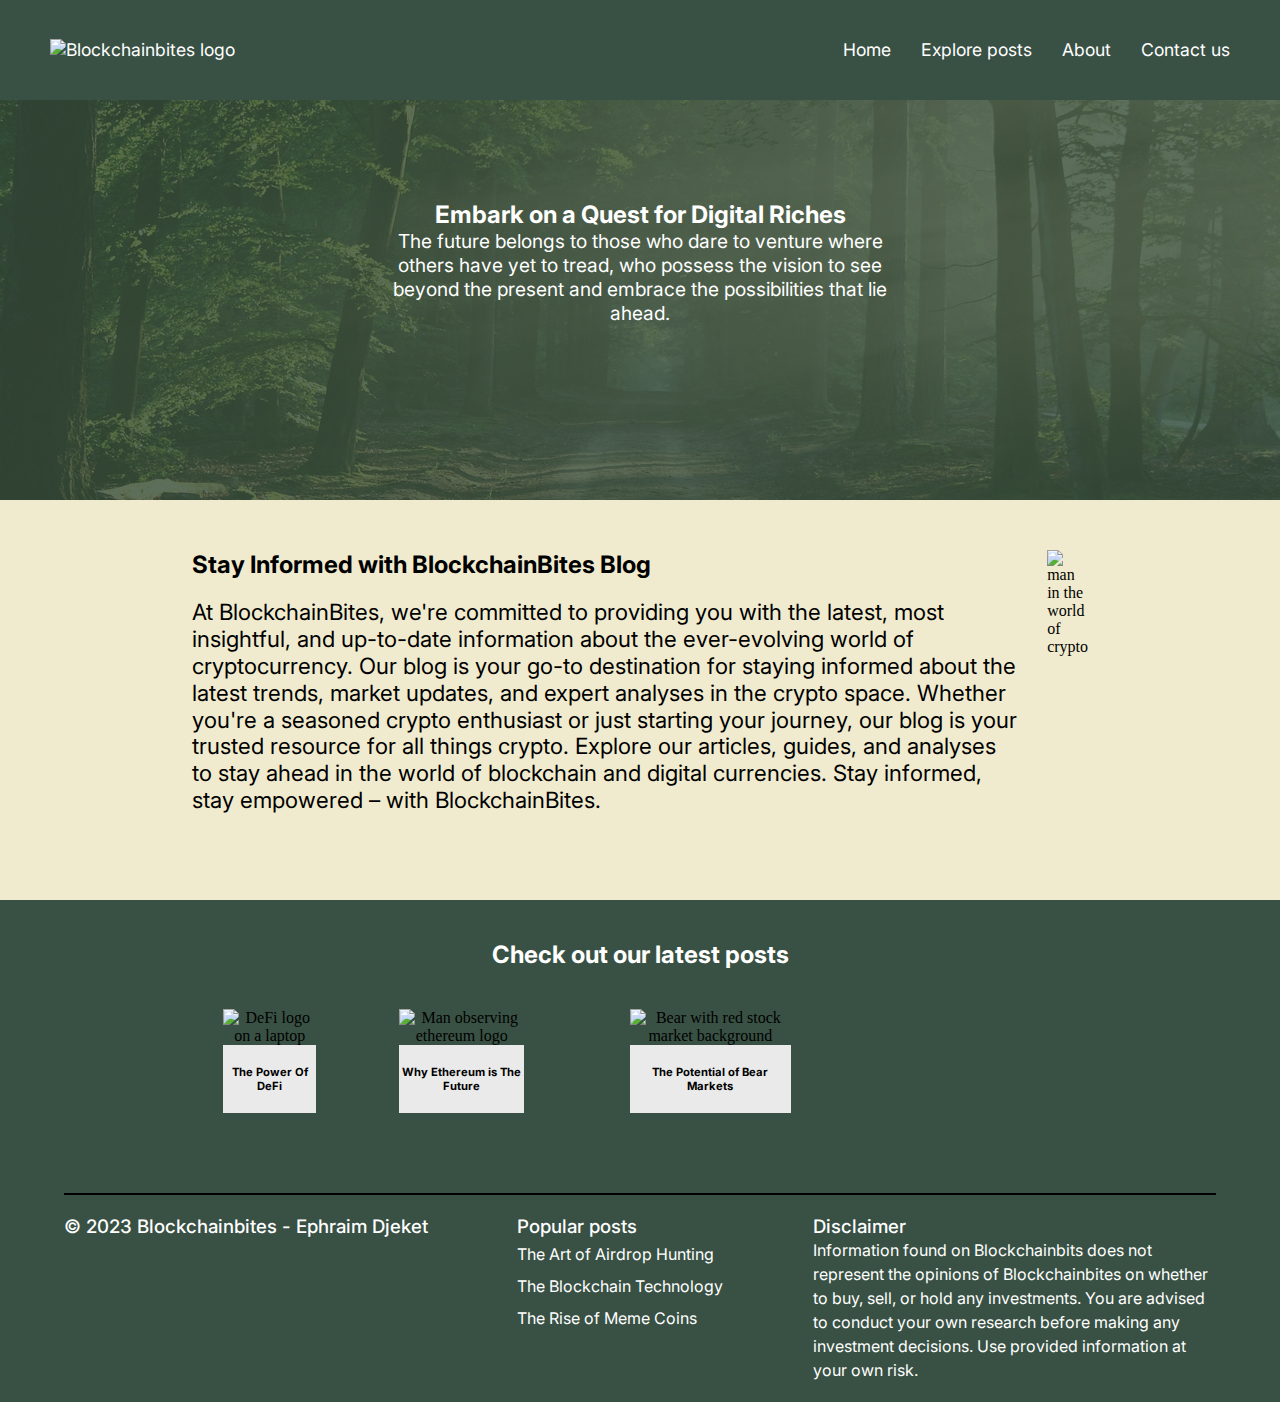
==== index.html @ b93d3a2f "Edited and fixed font size, responsive etc.." ====
<!-- 👋Welcome fellow human... or bot :) -->
<!DOCTYPE html>
<html lang="en">

<head>
    <meta charset="UTF-8">
    <meta name="viewport" content="width=device-width, initial-scale=1.0">
    <title>Blockchainbites | Home</title>
    <link href="style.css" rel="stylesheet">
    <link rel="preconnect" href="https://fonts.googleapis.com">
    <link rel="preconnect" href="https://fonts.gstatic.com" crossorigin>
    <link
        href="https://fonts.googleapis.com/css2?family=Inter:wght@400;500;700&family=Libre+Baskerville&family=Poppins:wght@500&display=swap"
        rel="stylesheet">
    <script src="https://kit.fontawesome.com/12c76f5aa4.js" crossorigin="anonymous"></script>
    <script src="js/hamburger.js" defer></script>
</head>

<body>
    <header>
        <nav class="nav-bar">
            <div class="logo">
                <a href="index.html"><img src="images/logo-blockchainbites.png" alt="Blockchainbites logo"></a>
            </div>
            <ul class="nav-menu">
                <li class="nav-item"><a href="index.html" class="nav-link">Home</a></li>
                <li class="nav-item"><a href="blog-posts.html" class="nav-link">Explore posts</a></li>
                <li class="nav-item"><a href="about.html" class="nav-link">About</a></li>
                <li class="nav-item"><a href="contact.html" class="nav-link">Contact us</a></li>
            </ul>
            <div class="hamburger">
                <span class="bar"></span>
                <span class="bar"></span>
                <span class="bar"></span>
            </div>
        </nav>
    </header>
    <main>
        <section class="hero-top">
            <img class="bg-img" src="images/avenue-815297_1280.jpg" alt="">
            <div class="overlay"></div>
            <div class="text-section">
                <h1 class="hero-title">Embark on a Quest for Digital Riches</h1>
                <p class="text-title">The future belongs to those who dare to venture where others have yet to tread,
                    who possess the vision to see beyond the present and embrace the possibilities that lie ahead.</p>
            </div>
        </section>
        <section class="main-content">
            <div class="main-row">
                <div class="main-adj">
                    <h2 class="main-content-title">Stay Informed with BlockchainBites Blog</h2>
                    <p class="main-content-desc">At BlockchainBites, we're committed to providing you with the latest,
                        most
                        insightful, and up-to-date information about the ever-evolving world of cryptocurrency.
                        Our blog is your go-to destination for staying informed about the latest trends, market updates,
                        and
                        expert analyses in the crypto space. Whether you're a seasoned crypto enthusiast or just
                        starting
                        your
                        journey, our blog is your trusted resource for all things crypto. Explore our articles, guides,
                        and
                        analyses to stay ahead in the world of blockchain and digital currencies. Stay informed, stay
                        empowered
                        – with BlockchainBites.</p>
                </div>
                <img class="main-content-img" src="images/0_1.png" alt="man in the world of crypto">
            </div>
        </section>
    </main>
    <footer class="footer-bg">
        <h3 class="carousel-title">Check out our latest posts</h3>
        <section class="carousel">
            <div class="hero-post-cards">
                <img class="hero-postcard-img" src="images/0_0 (6).png" alt="DeFi logo on a laptop">
                <div class="hero-post-content-title">
                    <h3>The Power Of DeFi</h3>
                </div>
            </div>
            <div class="hero-post-cards">
                <img class="hero-postcard-img" src="images/0_0 (7).png" alt="Man observing ethereum logo">
                <div class="hero-post-content-title">
                    <h3>Why Ethereum is The Future</h3>
                </div>
            </div>
            <div class="hero-post-cards">
                <img class="hero-postcard-img" src="images/0_3 (4).png" alt="Bear with red stock market background">
                <div class="hero-post-content-title">
                    <h3>The Potential of Bear Markets</h3>
                </div>
            </div>
        </section>
        <section class="footer-part">
            <div class="footer-content">
                <span class="footer-line"></span>
                <div class="footer-content-text">
                    <div class="footer-content-text1">
                        <h3 class="h3-footer padding-b">© 2023 Blockchainbites - Ephraim Djeket</h3>
                        <a href="https://www.instagram.com/" target="blank_"><span class="hidden-link">hehe</span><i
                                class="fa-brands fa-instagram"></i></a>
                        <a href="https://twitter.com/Dertzey_" target="blank_"><span class="hidden-link">hehe</span><i
                                class="fa-brands fa-x-twitter"></i></a>
                        <a href="https://api.whatsapp.com/send?phone=4791195852" target="blank_"><span
                                class="hidden-link">hehe</span><i class="fa-brands fa-whatsapp"></i></a>
                    </div>
                    <div class="footer-content-text2">
                        <h3 class="h3-footer">Popular posts</h3>
                        <a href="#">
                            <p class="p-footer">The Art of Airdrop Hunting</p>
                        </a>
                        <a href="#">
                            <p class="p-footer">The Blockchain Technology</p>
                        </a>
                        <a href="#">
                            <p class="p-footer">The Rise of Meme Coins</p>
                        </a>
                    </div>
                    <div class="footer-content-text3">
                        <h3 class="h3-footer">Disclaimer</h3>
                        <p class="p-footer">Information found on Blockchainbits does not represent the
                            opinions of Blockchainbites on whether to buy, sell, or hold any investments. You are
                            advised to conduct your own research before making any investment decisions. Use provided
                            information at your own risk.</p>
                    </div>
                </div>

        </section>
    </footer>
</body>

</html>
---- style.css ----
/*Universal*/

:root {
  --brand-base: #395144;
  --brand-btn: #4e6c50;
  --body-bg: #f0ebce;
  --header-txt: white;
  --post-bg: #eaeaea;
  --btnclr: #4e6c50;
}

* {
  margin: 0;
  padding: 0;
  box-sizing: border-box;
}

h1,
h2,
h3,
p,
a,
.blog-specific-container {
  font-family: "Inter", sans-serif;
}

body {
  background-color: var(--body-bg);
}

a {
  color: white;
  text-decoration: none;
}

header {
  position: sticky;
  z-index: 999;
  top: 0;
}

.nav-bar {
  display: flex;
  justify-content: space-between;
  padding: 0 24px;
  align-items: center;
  height: 100px;
  max-width: 100%;
  background-color: var(--brand-base);
}

.logo img {
  height: 30px;
}

.nav-menu {
  display: flex;
  justify-content: space-between;
  gap: 30px;
  list-style: none;
}

.nav-link {
  transition: 0.7 ease;
}

.nav-link:hover {
  color: var(--body-bg);
}

.footer-content {
  padding-top: 20px;
}

/* Universal hero content*/

.bg-img {
  z-index: -2;
  position: relative;
  object-fit: cover;
  width: 100%;
}

.overlay {
  z-index: -1;
  position: absolute;
  top: 0;
  width: 100%;
  background: #4e6c50c7;
}

.text-section {
  padding-top: 50px;
  position: absolute;
  text-align: center;
  left: 12.5%;
  right: 12.5%;
  color: var(--header-txt);
}

/* Universal main content*/

.main-content {
  padding: 50px 0;
}

.main-content,
.carousel {
  gap: 10px;
  width: 70%;
  margin: auto;
  align-items: center;
}

.carousel {
  display: flex;
  flex-direction: row;
  align-items: center;
}

.carousel-title {
  text-align: center;
}

.hero-post-cards {
  display: flex;
  flex-direction: column;
  justify-content: space-between;
  align-items: center;
  color: black;
  text-align: center;
}

.hero-post-content-title {
  display: flex;
  justify-content: space-around;
  align-items: center;
  background-color: var(--post-bg);
  width: 100%;
  padding: 20px 0;
  font-size: 0.6rem;
}

/* Universal blog post*/

.blog-post-cards {
  display: grid;
  gap: 80px;
}

.blog-post-content {
  display: flex;
  align-items: center;
  flex-direction: column;
  justify-content: space-around;
  padding: 0 10px;
  font-size: 1rem;
  color: black;
}

.blog-post-content {
  gap: 8px;
}

.blog-post-cards {
  grid-template-columns: repeat(auto-fill, minmax(320px, 1fr));
}

/* Universal about us */

.hero-top-about {
  display: flex;
  flex-direction: column;
  align-items: center;
}

.about-us-box {
  background-color: var(--brand-base);
  border-radius: 20px;
  text-align: left;
  padding: 20px;
  line-height: 1.5;
  color: white;
}

.width40-about {
  display: flex;
  align-items: center;
  justify-items: center;
  padding: 30px 0;
  margin: auto;
  padding: 100px 0;
}

.width90 {
  display: flex;
  flex-direction: column;
  align-items: center;
  margin: auto;
}

.text-section-about {
  position: absolute;
  display: flex;
  flex-direction: column;
  align-items: center;
  color: white;
  padding-top: 90px;
}

/* Universal contact us*/

.hero-top,
.hero-top-contact {
  display: flex;
  flex-direction: column;
  align-items: center;
  background-color: rgba(0, 0, 0, 0.205);
}

.form-content {
  padding: 40px 0;
}

/* Hide stuff */

.hidden-link {
  display: none;
}

.hamburger {
  display: none;
  cursor: pointer;
}

.hide-btn {
  display: none;
}

/* Mobile GLOBAL */

@media (max-width: 48em) {
  /* Hero page mobile */

  .hamburger {
    display: block;
  }

  .nav-menu {
    z-index: 1;
    position: fixed;
    top: 0;
    flex-direction: column;
    top: 100px;
    right: -100%;
    gap: 0;
    background-color: var(--brand-base);
    text-align: center;
    padding: 20px 20px;
    transition: 0.3s;
  }

  .nav-item {
    margin: 16px 0;
  }

  .nav-menu.active {
    right: 0;
  }

  .bar {
    display: block;
    width: 25px;
    height: 3px;
    margin: 5px auto;
    --webkit-transition: all 0.3s ease-in-out;
    background-color: white;
  }

  .overlay {
    height: 350px;
  }

  .bg-img {
    height: 250px;
  }

  .main-content {
    padding-top: 20px;
  }

  .main-content {
    display: flex;
    flex-direction: column;
  }

  .main-content-title,
  .carousel-title {
    font-size: 1.1rem;
  }

  .main-content-desc {
    padding: 20px 0;
  }

  .main-row {
    display: flex;
    flex-direction: column;
    align-items: top;
  }

  .main-content-img {
    width: 70%;
    margin: auto;
  }

  .carousel {
    padding: 30px 0;
  }

  .carousel-title {
    padding-top: 20px;
  }

  .hero-post-cards {
    font-size: 0.2rem;
  }

  .hero-postcard-img {
    width: 100%;
    object-fit: contain;
  }

  /*Footer content*/

  footer {
    background-color: var(--brand-base);
    color: white;
  }

  .footer-content {
    width: 90%;
    margin: auto;
  }

  .footer-logo {
    display: flex;
    padding-top: 10px;
    margin: auto;
    height: 40px;
  }

  .footer-line {
    border: 1px solid black;
    display: flex;
    flex-direction: row;
    width: 100%;
    margin: 20px auto;
  }

  .footer-content-text,
  .footer-content-text3 {
    padding-bottom: 20px;
  }

  .footer-content-text {
    display: flex;
    flex-direction: column;
    justify-content: space-around;
    gap: 30px;
  }

  .footer-content-text1 {
    text-align: left;
  }

  .footer-content-text2 {
    text-align: left;
    line-height: 1.5;
  }

  .h3-footer {
    font-size: 1rem;
    font-weight: 500;
  }

  .p-footer {
    font-size: 0.8rem;
  }

  .fa-brands {
    padding-top: 10px;
    font-size: 0.8rem;
  }

  /* Blog post page */

  .width90 {
    padding: 30px 0;
    width: 90%;
  }

  .blog-postcard-img {
    object-fit: cover;
    width: 100%;
  }

  .blog-post-content-text {
    display: flex;
    flex-direction: column;
    width: 50%;
    font-size: 0.8rem;
  }

  .read-more-btn {
    background-color: var(--btnclr);
    height: 30px;
    width: 90px;
    border-radius: 20px;
    display: flex;
    justify-content: space-around;
    align-items: center;
  }

  .read-more-btn a {
    font-size: 0.5rem;
    display: flex;
    justify-content: space-around;
    align-items: center;
  }

  /* Blog specific page */

  .blog-specific-container {
    display: flex;
    flex-direction: column;
    text-align: center;
  }

  .blog-specific-img {
    margin: auto;
    width: 70%;
    padding-bottom: 20px;
  }

  .blog-specific-title {
    font-size: 1.5rem;
  }

  .blog-specific-text {
    font-size: 1.3rem;
    text-align: left;
    padding: 20px 0;
  }

  /* About page */

  .overlay2 {
    z-index: -1;
    position: absolute;
    top: 0;
    width: 100%;
    height: 350px;
    background: rgba(0, 0, 0, 0.842);
  }

  .about-logo {
    height: 100px;
  }

  .about-title {
    font-size: 1.1rem;
    padding-bottom: 10px;
  }

  .about-us-box h2 {
    text-align: center;
    padding-bottom: 25px;
  }

  .about-us-box h3 {
    padding-top: 25px;
    font-size: 1rem;
  }

  .width40-about {
    width: 70%;
  }

  /* Contact us page */

  .text-section-contact {
    position: absolute;
    text-align: center;
    top: 30%;
    left: 12.5%;
    right: 12.5%;
    padding: 0 20px;
    color: var(--header-txt);
  }

  .form-container {
    display: flex;
    flex-direction: column;
    justify-content: space-around;
    height: 400px;
    width: 330px;
    background-color: var(--brand-base);
    border-radius: 20px;
    margin: auto;
    text-align: center;
    color: white;
    font-family: "Inter", sans-serif;
  }

  .form-group {
    display: flex;
    flex-direction: column;
    text-align: left;
    padding: 5px 40px;
  }

  .form-group input {
    font-size: 1.4rem;
  }

  .form-group textarea {
    font-size: 2.5rem;
  }
}

/* Desktop GLOBAL */

@media (min-width: 48em) {
  /* Home page desktop*/

  .logo img {
    height: 35px;
  }

  .nav-bar {
    padding: 0 50px;
    font-size: 1.1rem;
    font-weight: 400;
  }

  .nav-bar li a:hover {
    padding: 5px 0;
    border-bottom: 1px solid var(--body-bg);
    transition: 0s;
  }

  /* Main content desktop*/

  .text-section h1,
  .main-content h2 {
    font-size: 1.5rem;
  }

  .text-section p {
    font-size: 1.2rem;
    padding: 0 200px;
  }
  .main-content {
    padding-top: 50px;
  }

  .main-content p {
    font-size: 1.2rem;
    line-height: 1.2;
  }

  .main-content h2 {
    display: flex;
    justify-content: flex-start;
    padding-bottom: 20px;
  }

  .overlay {
    height: 500px;
  }

  .bg-img {
    width: 50%;
  }

  .hero-postcard-img {
    width: 100%;
    object-fit: contain;
  }

  .main-content-img {
    height: 300px;
    object-fit: scale-down;
    margin: auto;
  }

  .main-row {
    display: flex;
    flex-direction: row;
    align-items: top;
    gap: 30px;
  }

  .main-row p {
    font-size: 1.4rem;
    text-align: left;
  }

  .carousel {
    padding: 40px 0;
  }

  .carousel-title {
    padding-top: 40px;
    font-size: 1.5rem;
  }

  .hero-post-content-title,
  .hero-postcard-img {
    width: 60%;
  }

  .hero-postcard-img {
    object-fit: contain;
  }

  /* Blog post desktop */

  .blog-specific-container {
    font-size: 1rem;
    line-height: 1.5;
  }

  .width90 {
    gap: 40px;
    padding: 30px 0;
    width: 90%;
  }

  .blog-postcard-img {
    object-fit: contain;
    width: 100%;
  }

  .read-more-btn {
    background-color: var(--btnclr);
    height: 30px;
    width: 90px;
    border-radius: 20px;
    display: flex;
    justify-content: space-around;
    align-items: center;
    font-size: 0.8rem;
  }

  .read-more-btn:hover {
    transition: 0.3s;
    background-color: #5f8370;
  }

  /* About page desktop */

  .text-section {
    display: flex;
    flex-direction: column;
    padding: 100px 20px;
    background-color: rgba(0, 0, 0, 0);
  }

  .bg-img {
    width: 100%;
    height: 400px;
    object-position: center 35%;
    object-fit: cover;
  }

  .overlay2 {
    z-index: -1;
    position: absolute;
    top: 0;
    width: 100%;
    height: 500px;
    background: rgba(0, 0, 0, 0.842);
  }

  .about-logo {
    align-items: center;
    height: 150px;
  }

  .about-title {
    font-size: 1.5rem;
    padding-bottom: 10px;
  }

  .about-us-box h2 {
    text-align: center;
    padding-bottom: 25px;
  }

  .about-title p {
    font-size: 1.2rem;
  }

  .about-us-box h3 {
    padding-top: 25px;
    font-size: 1.2rem;
  }

  .width40-about {
    width: 40%;
  }

  /*Contact us desktop*/

  .text-section-contact {
    position: absolute;
    text-align: center;
    top: 30%;
    left: 12.5%;
    right: 12.5%;
    padding: 0 20px;
    color: var(--header-txt);
  }

  .form-container label {
    font-size: 1.2rem;
  }

  .form-container {
    display: flex;
    flex-direction: column;
    justify-content: space-around;
    height: 450px;
    width: 380px;
    background-color: var(--brand-base);
    border-radius: 20px;
    margin: auto;
    text-align: center;
    color: white;
    font-family: "Inter", sans-serif;
  }

  .form-group {
    display: flex;
    flex-direction: column;
    text-align: left;
    padding: 5px 40px;
  }

  .form-group input {
    font-size: 1.6rem;
  }

  .form-group textarea {
    font-size: 2.5rem;
  }

  /*Footer content desktop*/

  footer {
    background-color: var(--brand-base);
    color: white;
  }

  .footer-content {
    width: 90%;
    margin: auto;
  }

  .footer-logo {
    display: flex;
    padding-top: 10px;
    margin: auto;
    height: 60px;
  }

  .footer-line {
    border: 1px solid black;
    display: flex;
    flex-direction: row;
    width: 100%;
    margin: 20px auto;
  }

  .footer-content-text {
    display: flex;
    flex-wrap: wrap;
    flex-direction: row;
    justify-content: space-between;
    padding-bottom: 20px;
  }

  .footer-content-text1 {
    text-align: left;
  }

  .footer-content-text2 {
    text-align: left;
  }

  .footer-content-text2 p {
    line-height: 2;
    cursor: pointer;
  }

  .footer-content-text2 p:hover {
    color: var(--body-bg);
  }

  .footer-content-text3 {
    text-align: left;
    width: 35%;
  }

  .h3-footer {
    font-weight: 500;
  }

  .p-footer {
    line-height: 1.5;
  }

  .fa-brands {
    padding-top: 10px;
    padding-right: 15px;
  }
}
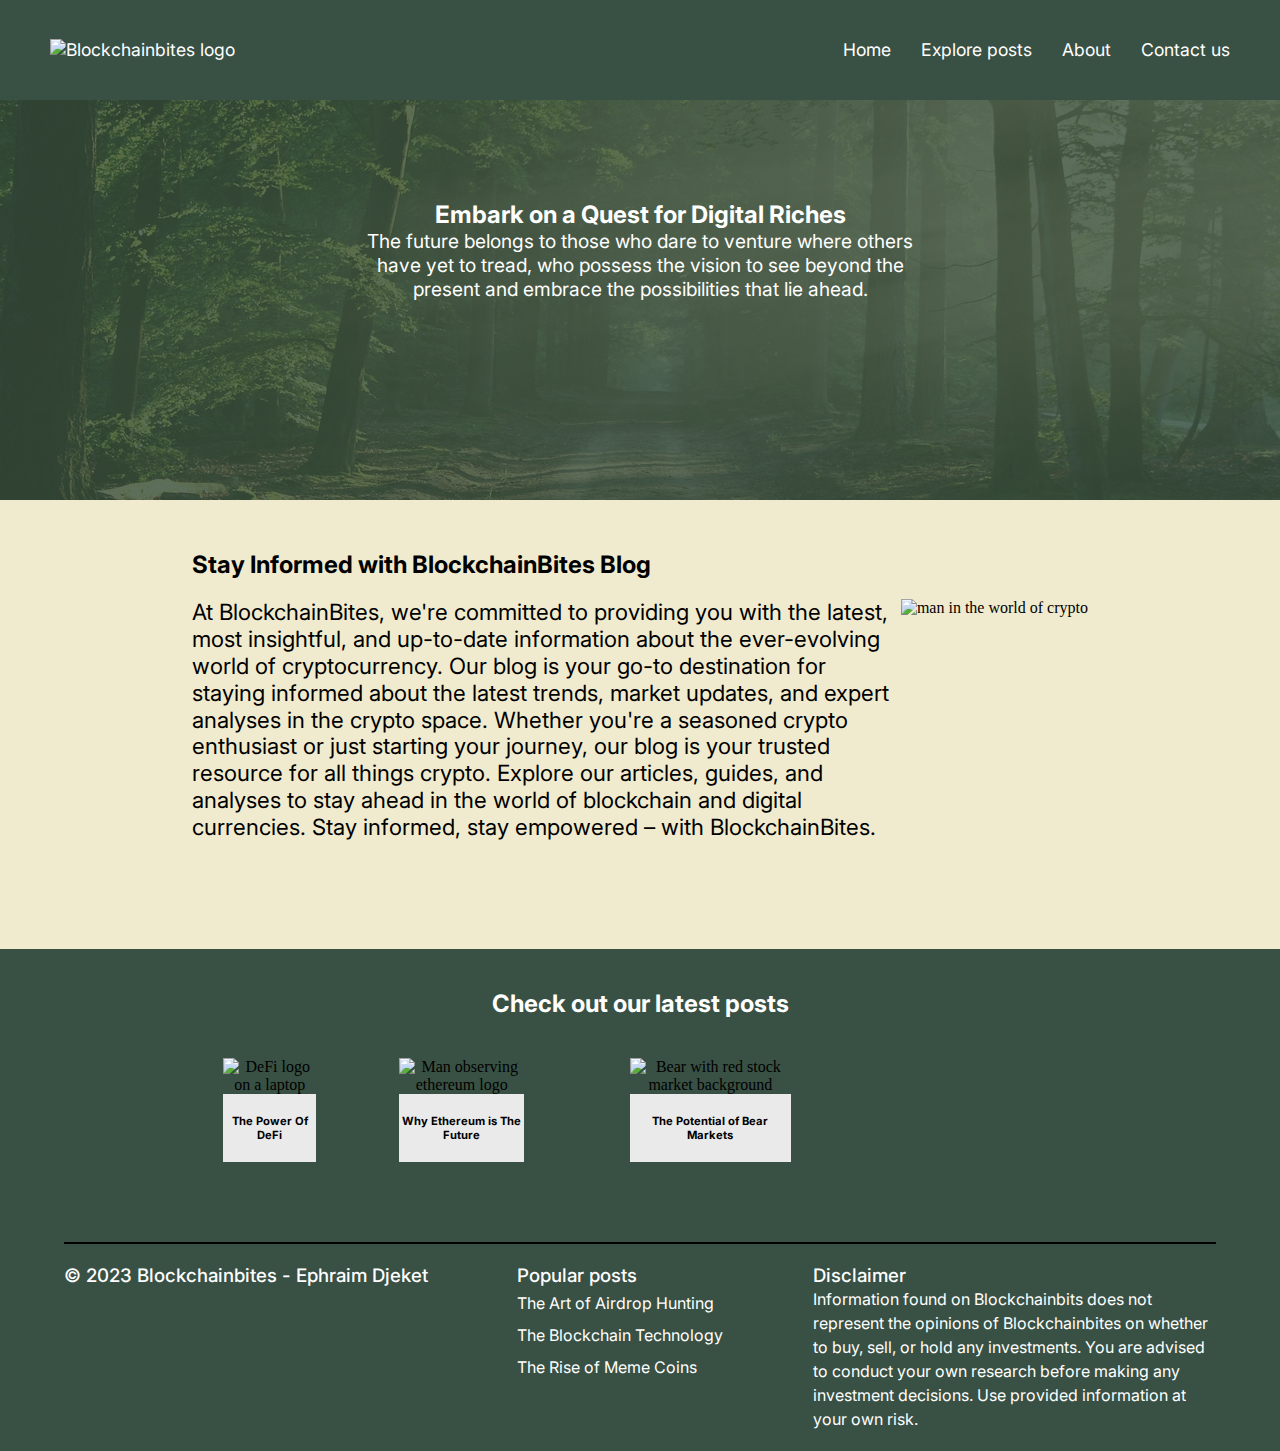
==== commit cb2a621b: "edits" ====
--- a/index.html
+++ b/index.html
@@ -14,6 +14,17 @@
         rel="stylesheet">
     <script src="https://kit.fontawesome.com/12c76f5aa4.js" crossorigin="anonymous"></script>
     <script src="js/hamburger.js" defer></script>
+    <!-- Hotjar Tracking Code for Blockchainbites -->
+    <script>
+        (function (h, o, t, j, a, r) {
+            h.hj = h.hj || function () { (h.hj.q = h.hj.q || []).push(arguments) };
+            h._hjSettings = { hjid: 3648164, hjsv: 6 };
+            a = o.getElementsByTagName('head')[0];
+            r = o.createElement('script'); r.async = 1;
+            r.src = t + h._hjSettings.hjid + j + h._hjSettings.hjsv;
+            a.appendChild(r);
+        })(window, document, 'https://static.hotjar.com/c/hotjar-', '.js?sv=');
+    </script>
 </head>
 
 <body>
@@ -49,6 +60,7 @@
             <div class="main-row">
                 <div class="main-adj">
                     <h2 class="main-content-title">Stay Informed with BlockchainBites Blog</h2>
+                    <img class="main-content-img" src="images/0_1.png" alt="man in the world of crypto">
                     <p class="main-content-desc">At BlockchainBites, we're committed to providing you with the latest,
                         most
                         insightful, and up-to-date information about the ever-evolving world of cryptocurrency.
@@ -62,8 +74,9 @@
                         analyses to stay ahead in the world of blockchain and digital currencies. Stay informed, stay
                         empowered
                         – with BlockchainBites.</p>
+
                 </div>
-                <img class="main-content-img" src="images/0_1.png" alt="man in the world of crypto">
+
             </div>
         </section>
     </main>
@@ -122,7 +135,7 @@
                             information at your own risk.</p>
                     </div>
                 </div>
-
+            </div>
         </section>
     </footer>
 </body>
--- a/style.css
+++ b/style.css
@@ -206,6 +206,7 @@
   align-items: center;
   color: white;
   padding-top: 90px;
+  background-color: rgba(0, 0, 0, 0.185);
 }
 
 /* Universal contact us*/
@@ -559,7 +560,7 @@
 
   .text-section p {
     font-size: 1.2rem;
-    padding: 0 200px;
+    padding: 0 180px;
   }
   .main-content {
     padding-top: 50px;
@@ -593,6 +594,7 @@
     height: 300px;
     object-fit: scale-down;
     margin: auto;
+    float: right;
   }
 
   .main-row {
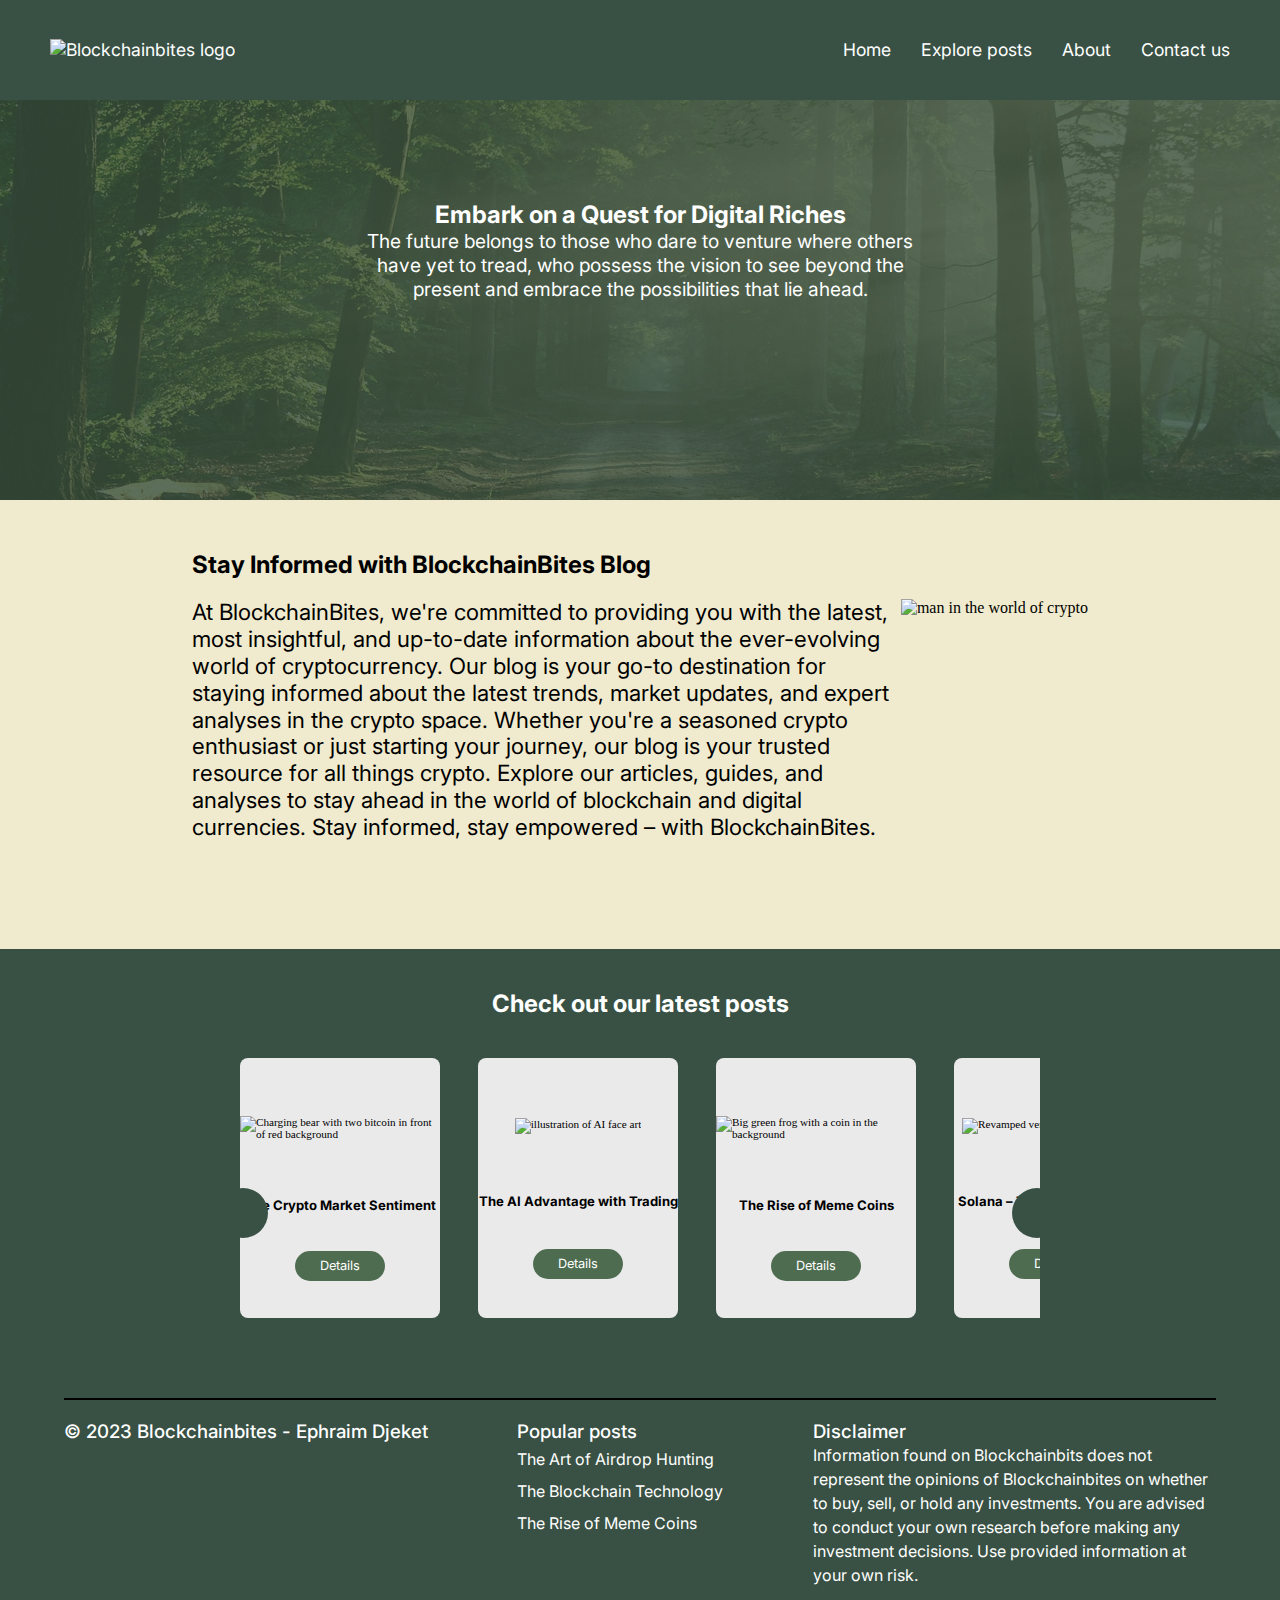
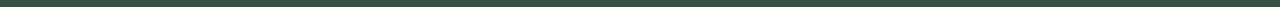
==== commit 1ce772bc: "test push" ====
--- a/index.html
+++ b/index.html
@@ -14,6 +14,7 @@
         rel="stylesheet">
     <script src="https://kit.fontawesome.com/12c76f5aa4.js" crossorigin="anonymous"></script>
     <script src="js/hamburger.js" defer></script>
+    <script src="js/carousel.js" defer></script>
     <!-- Hotjar Tracking Code for Blockchainbites -->
     <script>
         (function (h, o, t, j, a, r) {
@@ -80,27 +81,50 @@
             </div>
         </section>
     </main>
-    <footer class="footer-bg">
+    <footer class="footer-bg1">
         <h3 class="carousel-title">Check out our latest posts</h3>
-        <section class="carousel">
-            <div class="hero-post-cards">
-                <img class="hero-postcard-img" src="images/0_0 (6).png" alt="DeFi logo on a laptop">
-                <div class="hero-post-content-title">
-                    <h3>The Power Of DeFi</h3>
-                </div>
-            </div>
-            <div class="hero-post-cards">
-                <img class="hero-postcard-img" src="images/0_0 (7).png" alt="Man observing ethereum logo">
-                <div class="hero-post-content-title">
-                    <h3>Why Ethereum is The Future</h3>
-                </div>
-            </div>
-            <div class="hero-post-cards">
-                <img class="hero-postcard-img" src="images/0_3 (4).png" alt="Bear with red stock market background">
-                <div class="hero-post-content-title">
-                    <h3>The Potential of Bear Markets</h3>
-                </div>
-            </div>
+        <section class="wrapper">
+            <i id="left" class="fa-solid fa-arrow-left" style="color: #ffffff;"></i>
+            <ul class="carousel">
+                <li class="card">
+                    <div class="img"><img src="images/0_0 (10).png"
+                            alt="Charging bear with two bitcoin in front of red background"></div>
+                    <h3>The Crypto Market Sentiment</h3>
+                    <a href="blog-posts.html" class="read-more-btn">Details</a>
+                </li>
+                <li class="card">
+                    <div class="img"><img src="images/0_1 (3).png" alt="illustration of AI face art" draggable="false">
+                    </div>
+                    <h3>The AI Advantage with Trading</h3>
+                    <a href="blog-posts.html" class="read-more-btn">Details</a>
+                </li>
+                <li class="card">
+                    <div class="img"><img src="images/0_1 (4).png" alt="Big green frog with a coin in the background"
+                            draggable="false">
+                    </div>
+                    <h3>The Rise of Meme Coins</h3>
+                    <a href="blog-posts.html" class="read-more-btn">Details</a>
+                </li>
+                <li class="card">
+                    <div class="img"><img src="images/0_1 (2).png" alt="Revamped version of the Solana logo"
+                            draggable="false"></div>
+                    <h3>Solana – The Ethereum Killer?</h3>
+                    <a href="blog-posts.html" class="read-more-btn">Details</a>
+                </li>
+                <li class="card">
+                    <div class="img"><img src="images/0_3 (5).png" alt="girl playing in the metaverse"
+                            draggable="false"></div>
+                    <h3>Metaverse and Cryptocurrency</h3>
+                    <a href="blog-posts.html" class="read-more-btn">Details</a>
+                </li>
+                <li class="card">
+                    <div class="img"><img src="images/0_0 (9).png" alt="an image representing the blockchain Technology"
+                            draggable="false"></div>
+                    <h3>The Blockchain Technology</h3>
+                    <a href="blog-posts.html" class="read-more-btn">Details</a>
+                </li>
+            </ul>
+            <i id="right" class="fa-solid fa-arrow-right" style="color: #ffffff;"></i>
         </section>
         <section class="footer-part">
             <div class="footer-content">
--- a/style.css
+++ b/style.css
@@ -104,8 +104,7 @@
   padding: 50px 0;
 }
 
-.main-content,
-.carousel {
+.main-content {
   gap: 10px;
   width: 70%;
   margin: auto;
@@ -119,26 +118,72 @@
 }
 
 .carousel-title {
+  padding-top: 40px;
   text-align: center;
 }
 
-.hero-post-cards {
-  display: flex;
+/* Universal carousel */
+
+.card .img img {
+  width: 140px;
+  height: 140px;
+  object-fit: cover;
+  padding: 20px 0;
+}
+
+.wrapper {
+  max-width: 800px;
+  width: 100%;
+  position: relative;
+}
+
+.wrapper i {
+  height: 50px;
+  width: 50px;
+  background: var(--brand-base);
+  text-align: center;
+  line-height: 50px;
+  border-radius: 50%;
+  cursor: pointer;
+  position: absolute;
+  top: 50%;
+  font-size: 2rem;
+}
+
+.wrapper i:first-child {
+  left: -22px;
+}
+
+.wrapper i:last-child {
+  right: -22px;
+}
+
+.wrapper .carousel {
+  display: grid;
+  grid-auto-flow: column;
+  grid-auto-columns: calc((100% / 3.2) - 12px);
+  overflow: hidden;
+  scroll-behavior: smooth;
+}
+
+.carousel .card {
+  list-style: none;
+  background: var(--post-bg);
+  color: black;
+  border-radius: 8px;
+  display: flex;
+  justify-content: space-evenly;
+  cursor: pointer;
   flex-direction: column;
-  justify-content: space-between;
-  align-items: center;
-  color: black;
-  text-align: center;
-}
-
-.hero-post-content-title {
-  display: flex;
-  justify-content: space-around;
-  align-items: center;
-  background-color: var(--post-bg);
-  width: 100%;
-  padding: 20px 0;
-  font-size: 0.6rem;
+  align-items: center;
+  width: 200px;
+  height: 260px;
+  font-size: 0.7rem;
+}
+
+.carousel.dragging .card {
+  cursor: grab;
+  user-select: none;
 }
 
 /* Universal blog post*/
@@ -300,6 +345,10 @@
     font-size: 1.1rem;
   }
 
+  .carousel-title {
+    padding-bottom: 40px;
+  }
+
   .main-content-desc {
     padding: 20px 0;
   }
@@ -313,23 +362,6 @@
   .main-content-img {
     width: 70%;
     margin: auto;
-  }
-
-  .carousel {
-    padding: 30px 0;
-  }
-
-  .carousel-title {
-    padding-top: 20px;
-  }
-
-  .hero-post-cards {
-    font-size: 0.2rem;
-  }
-
-  .hero-postcard-img {
-    width: 100%;
-    object-fit: contain;
   }
 
   /*Footer content*/
@@ -585,11 +617,6 @@
     width: 50%;
   }
 
-  .hero-postcard-img {
-    width: 100%;
-    object-fit: contain;
-  }
-
   .main-content-img {
     height: 300px;
     object-fit: scale-down;
@@ -614,17 +641,18 @@
   }
 
   .carousel-title {
-    padding-top: 40px;
     font-size: 1.5rem;
   }
 
-  .hero-post-content-title,
-  .hero-postcard-img {
+  .hero-post-content-title {
     width: 60%;
   }
 
-  .hero-postcard-img {
-    object-fit: contain;
+  .footer-bg1 {
+    display: flex;
+    flex-direction: column;
+    align-items: center;
+    justify-content: center;
   }
 
   /* Blog post desktop */
@@ -829,3 +857,15 @@
     padding-right: 15px;
   }
 }
+
+@media screen and (max-width: 900px) {
+  .wrapper .carousel {
+    grid-auto-columns: calc((100% / 2.5) - 12px);
+  }
+}
+
+@media screen and (max-width: 600px) {
+  .wrapper .carousel {
+    grid-auto-columns: 50%;
+  }
+}
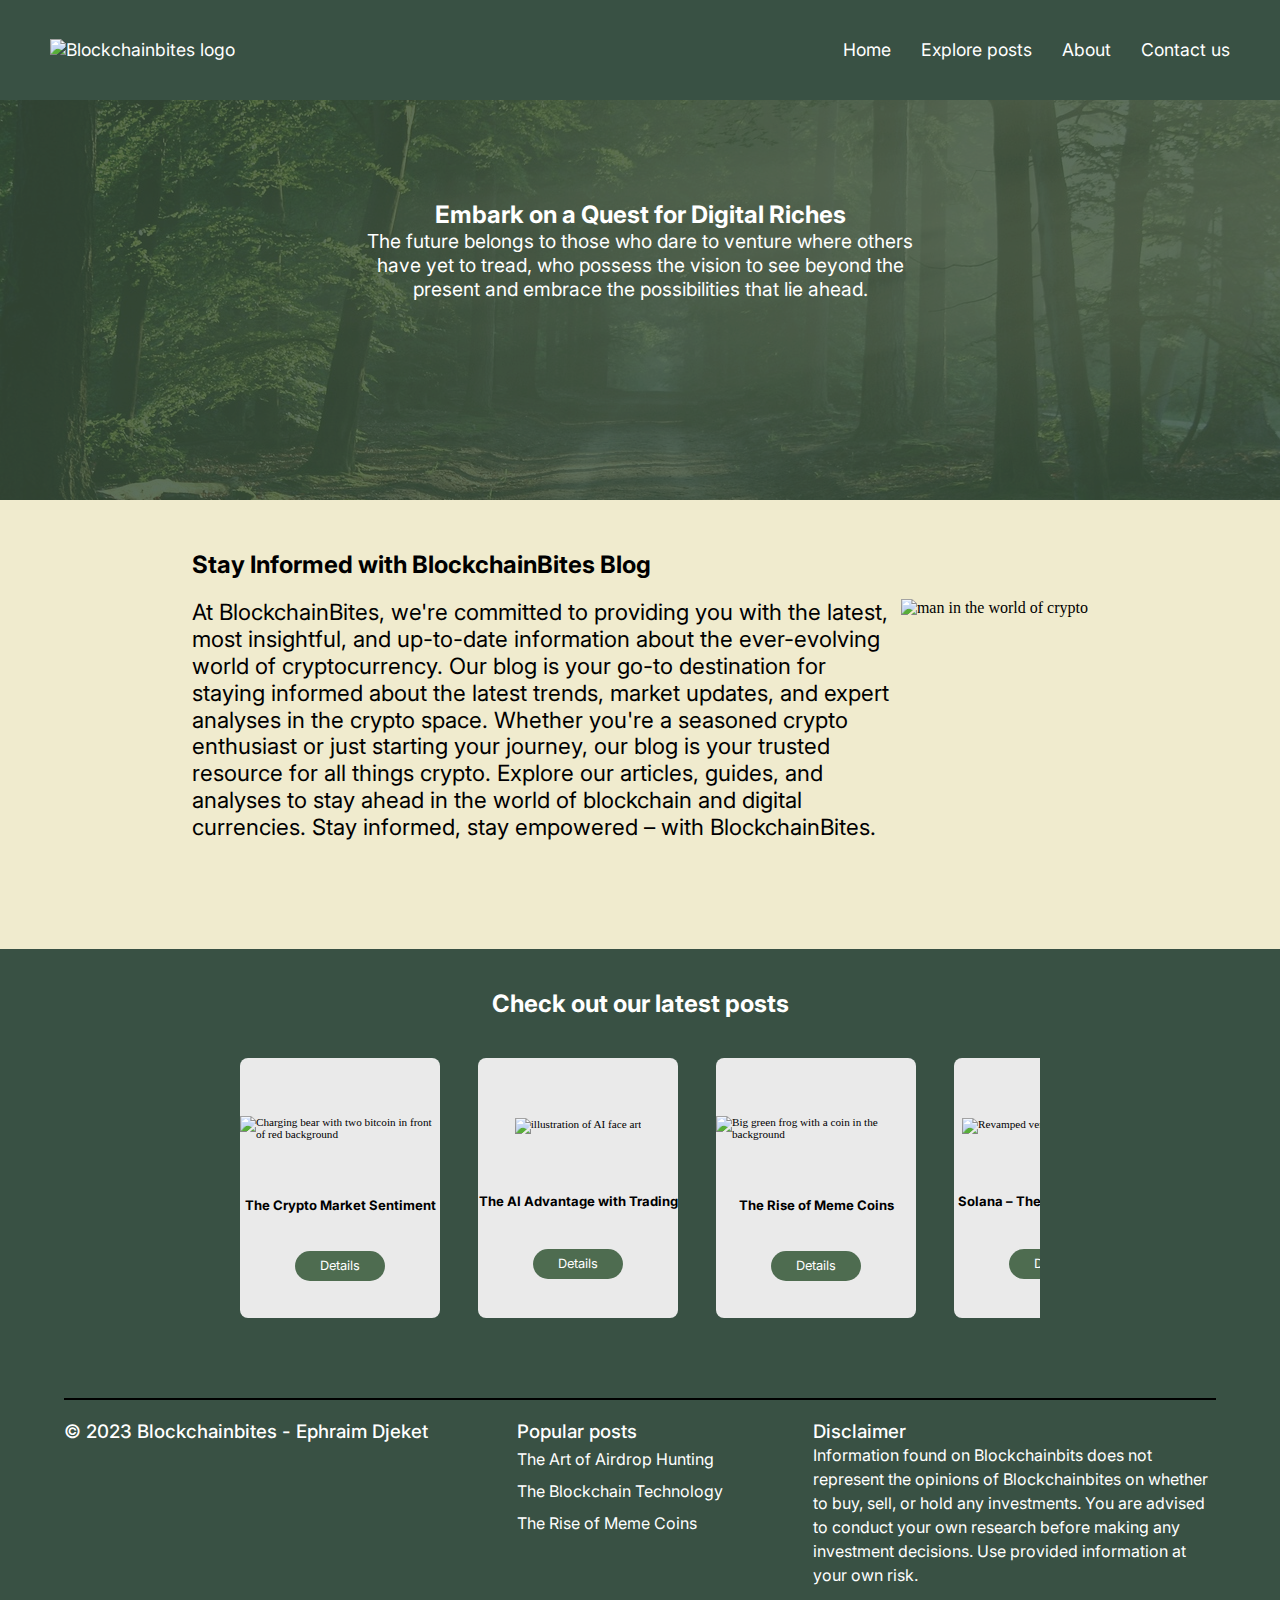
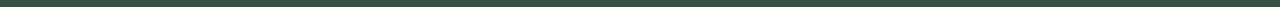
==== commit 473b331f: "fixing carousel" ====
--- a/index.html
+++ b/index.html
@@ -84,7 +84,7 @@
     <footer class="footer-bg1">
         <h3 class="carousel-title">Check out our latest posts</h3>
         <section class="wrapper">
-            <i id="left" class="fa-solid fa-arrow-left" style="color: #ffffff;"></i>
+            <i id="left" class="fa-solid fa-arrow-left" style="color: #000;"></i>
             <ul class="carousel">
                 <li class="card">
                     <div class="img"><img src="images/0_0 (10).png"
@@ -124,7 +124,7 @@
                     <a href="blog-posts.html" class="read-more-btn">Details</a>
                 </li>
             </ul>
-            <i id="right" class="fa-solid fa-arrow-right" style="color: #ffffff;"></i>
+            <i id="right" class="fa-solid fa-arrow-right" style="color: #000;"></i>
         </section>
         <section class="footer-part">
             <div class="footer-content">
--- a/style.css
+++ b/style.css
@@ -138,16 +138,13 @@
 }
 
 .wrapper i {
-  height: 50px;
-  width: 50px;
-  background: var(--brand-base);
   text-align: center;
   line-height: 50px;
   border-radius: 50%;
   cursor: pointer;
   position: absolute;
   top: 50%;
-  font-size: 2rem;
+  font-size: 1.5rem;
 }
 
 .wrapper i:first-child {
@@ -184,6 +181,14 @@
 .carousel.dragging .card {
   cursor: grab;
   user-select: none;
+}
+
+.wrapper i#left {
+  left: 0; /* Position the left arrow at the left edge */
+}
+
+.wrapper i#right {
+  right: 0; /* Position the right arrow at the right edge */
 }
 
 /* Universal blog post*/
@@ -866,6 +871,6 @@
 
 @media screen and (max-width: 600px) {
   .wrapper .carousel {
-    grid-auto-columns: 50%;
-  }
-}
+    grid-auto-columns: calc((100% / 1.8) - 12px);
+  }
+}
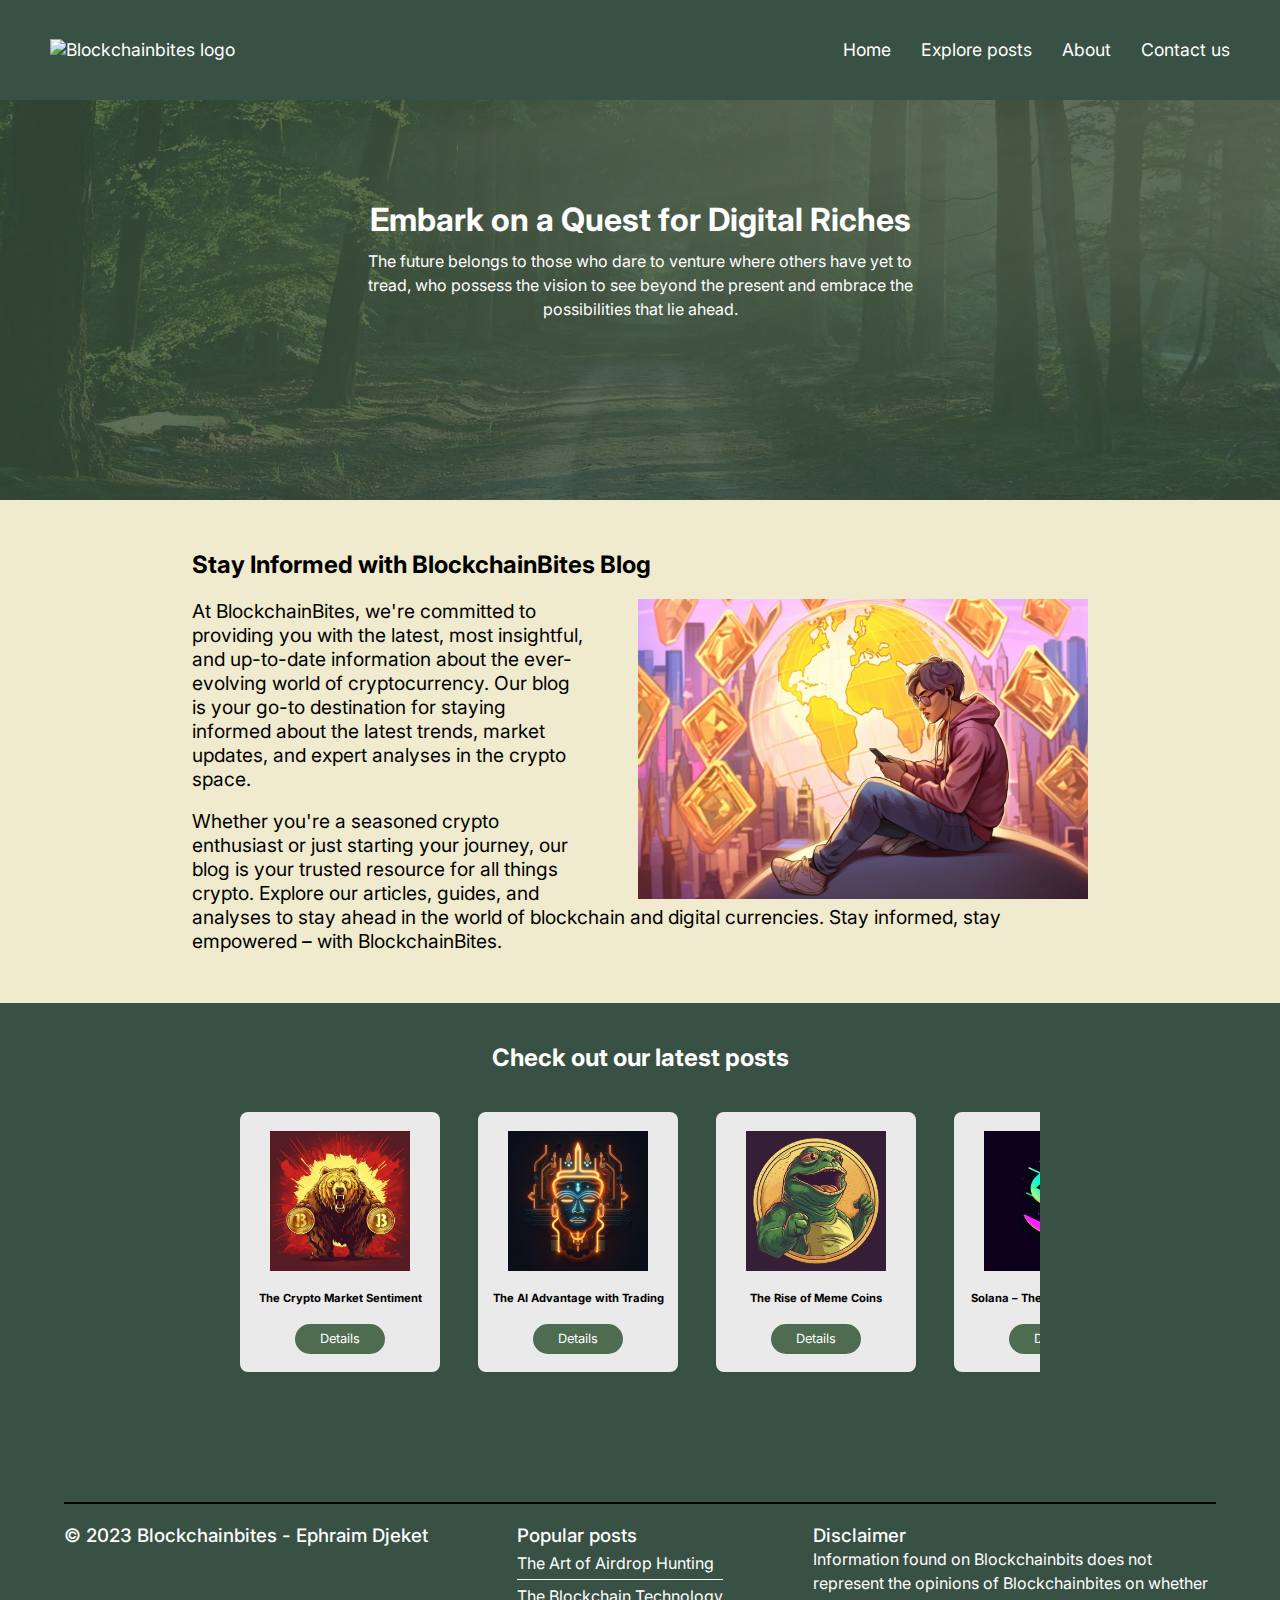
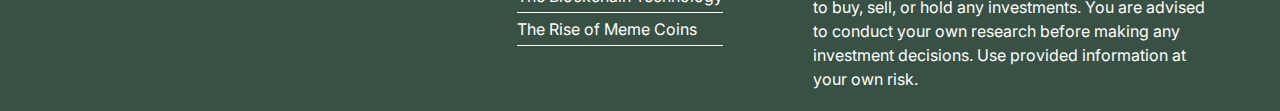
==== commit e3c4751f: "Polished and fixed a few things" ====
--- a/index.html
+++ b/index.html
@@ -1,4 +1,4 @@
-<!-- 👋Welcome fellow human... or bot :) -->
+<!-- 👋 Site by Ephraim Djeket -->
 <!DOCTYPE html>
 <html lang="en">
 
@@ -26,6 +26,9 @@
             a.appendChild(r);
         })(window, document, 'https://static.hotjar.com/c/hotjar-', '.js?sv=');
     </script>
+    <link rel="icon" sizes="16x16" href="images/favicon-16x16.png">
+    <link rel="icon" sizes="32x32" href="images/favicon-32x32.png">
+    <link rel="apple-touch-icon" sizes="180x180" href="images/apple-touch-icon.png">
 </head>
 
 <body>
@@ -60,22 +63,28 @@
         <section class="main-content">
             <div class="main-row">
                 <div class="main-adj">
-                    <h2 class="main-content-title">Stay Informed with BlockchainBites Blog</h2>
-                    <img class="main-content-img" src="images/0_1.png" alt="man in the world of crypto">
-                    <p class="main-content-desc">At BlockchainBites, we're committed to providing you with the latest,
-                        most
-                        insightful, and up-to-date information about the ever-evolving world of cryptocurrency.
-                        Our blog is your go-to destination for staying informed about the latest trends, market updates,
-                        and
-                        expert analyses in the crypto space. Whether you're a seasoned crypto enthusiast or just
-                        starting
-                        your
-                        journey, our blog is your trusted resource for all things crypto. Explore our articles, guides,
-                        and
-                        analyses to stay ahead in the world of blockchain and digital currencies. Stay informed, stay
-                        empowered
-                        – with BlockchainBites.</p>
-
+                    <div class="img-desc-wrapper">
+                        <h2 class="main-content-title">Stay Informed with BlockchainBites Blog</h2>
+                        <img class="main-content-img" src="images/Heroimg.jpg" alt="man in the world of crypto">
+                        <p class="main-content-desc">At BlockchainBites, we're committed to providing you with the
+                            latest,
+                            most
+                            insightful, and up-to-date information about the ever-evolving world of cryptocurrency.
+                            Our blog is your go-to destination for staying informed about the latest trends, market
+                            updates,
+                            and
+                            expert analyses in the crypto space.</p><br>
+                        <p>Whether you're a seasoned crypto enthusiast or just
+                            starting
+                            your
+                            journey, our blog is your trusted resource for all things crypto. Explore our articles,
+                            guides,
+                            and
+                            analyses to stay ahead in the world of blockchain and digital currencies. Stay informed,
+                            stay
+                            empowered
+                            – with BlockchainBites.</p>
+                    </div>
                 </div>
 
             </div>
@@ -84,47 +93,89 @@
     <footer class="footer-bg1">
         <h3 class="carousel-title">Check out our latest posts</h3>
         <section class="wrapper">
-            <i id="left" class="fa-solid fa-arrow-left" style="color: #000;"></i>
+
             <ul class="carousel">
                 <li class="card">
-                    <div class="img"><img src="images/0_0 (10).png"
+                    <div class="img"><img src="images/Bearbtc.jpg"
                             alt="Charging bear with two bitcoin in front of red background"></div>
                     <h3>The Crypto Market Sentiment</h3>
                     <a href="blog-posts.html" class="read-more-btn">Details</a>
                 </li>
                 <li class="card">
-                    <div class="img"><img src="images/0_1 (3).png" alt="illustration of AI face art" draggable="false">
+                    <div class="img"><img src="images/AITrade.jpg" alt="illustration of AI face art" draggable="false">
                     </div>
                     <h3>The AI Advantage with Trading</h3>
                     <a href="blog-posts.html" class="read-more-btn">Details</a>
                 </li>
                 <li class="card">
-                    <div class="img"><img src="images/0_1 (4).png" alt="Big green frog with a coin in the background"
+                    <div class="img"><img src="images/Memecoin.jpg" alt="Big green frog with a coin in the background"
                             draggable="false">
                     </div>
                     <h3>The Rise of Meme Coins</h3>
                     <a href="blog-posts.html" class="read-more-btn">Details</a>
                 </li>
                 <li class="card">
-                    <div class="img"><img src="images/0_1 (2).png" alt="Revamped version of the Solana logo"
+                    <div class="img"><img src="images/Solana.jpg" alt="Revamped version of the Solana logo"
                             draggable="false"></div>
                     <h3>Solana – The Ethereum Killer?</h3>
                     <a href="blog-posts.html" class="read-more-btn">Details</a>
                 </li>
                 <li class="card">
-                    <div class="img"><img src="images/0_3 (5).png" alt="girl playing in the metaverse"
-                            draggable="false"></div>
+                    <div class="img"><img src="images/Metaverse.jpg" alt="girl playing in the metaverse"
+                            draggable="false">
+                    </div>
                     <h3>Metaverse and Cryptocurrency</h3>
                     <a href="blog-posts.html" class="read-more-btn">Details</a>
                 </li>
                 <li class="card">
-                    <div class="img"><img src="images/0_0 (9).png" alt="an image representing the blockchain Technology"
-                            draggable="false"></div>
+                    <div class="img"><img src="images/Blockchain.jpg"
+                            alt="an image representing the blockchain Technology" draggable="false"></div>
                     <h3>The Blockchain Technology</h3>
                     <a href="blog-posts.html" class="read-more-btn">Details</a>
                 </li>
+                <li class="card">
+                    <div class="img"><img src="images/NFTs.jpg" alt="NFTS art illustrative" draggable="false">
+                    </div>
+                    <h3>The World of NFTs</h3>
+                    <a href="blog-posts.html" class="read-more-btn">Details</a>
+                </li>
+                <li class="card">
+                    <div class="img"><img src="images/Airballoon.jpg" alt="Man observing air balloon" draggable="false">
+                    </div>
+                    <h3>The Art of Airdrop Hunting</h3>
+                    <a href="blog-posts.html" class="read-more-btn">Details</a>
+                </li>
+                <li class="card">
+                    <div class="img"><img src="images/BlockDev.jpg" alt="A blockchain developer" draggable="false">
+                    </div>
+                    <h3>A Dive Into a Blockchain Developer</h3>
+                    <a href="blog-posts.html" class="read-more-btn">Details</a>
+                </li>
+                <li class="card">
+                    <div class="img"><img src="images/Bearmarket.jpg"
+                            alt="Bear in front of a red background with patterns" draggable="false">
+                    </div>
+                    <h3>The Potential of Bear Markets</h3>
+                    <a href="blog-posts.html" class="read-more-btn">Details</a>
+                </li>
+                <li class="card">
+                    <div class="img"><img src="images/Eth.jpg" alt="Man observing floating ethereum logo"
+                            draggable="false">
+                    </div>
+                    <h3>Why Ethereum Is The Future</h3>
+                    <a href="blog-posts.html" class="read-more-btn">Details</a>
+                </li>
+                <li class="card">
+                    <div class="img"><img src="images/Defi.jpg" alt="DeFi logo viewed from laptop" draggable="false">
+                    </div>
+                    <h3>The Power Of DeFi</h3>
+                    <a href="blog-posts.html" class="read-more-btn">Details</a>
+                </li>
             </ul>
-            <i id="right" class="fa-solid fa-arrow-right" style="color: #000;"></i>
+            <div class="arrows">
+                <i id="left" class="fa-solid fa-arrow-left" style="color: #ffffff;"></i>
+                <i id="right" class="fa-solid fa-arrow-right" style="color: #ffffff;"></i>
+            </div>
         </section>
         <section class="footer-part">
             <div class="footer-content">
--- a/style.css
+++ b/style.css
@@ -33,10 +33,21 @@
   text-decoration: none;
 }
 
+.error-message {
+  color: red;
+  font-size: 0.7rem;
+}
+
 header {
   position: sticky;
   z-index: 999;
   top: 0;
+}
+
+.read-more-btn,
+.load-more-btn {
+  font-size: 1rem;
+  font-family: "Inter", sans-serif;
 }
 
 .nav-bar {
@@ -124,17 +135,26 @@
 
 /* Universal carousel */
 
+.wrapper h3 {
+  font-size: 0.7rem;
+}
+
 .card .img img {
   width: 140px;
   height: 140px;
   object-fit: cover;
-  padding: 20px 0;
+}
+
+.arrows {
+  display: flex;
+  justify-content: space-evenly;
 }
 
 .wrapper {
   max-width: 800px;
   width: 100%;
   position: relative;
+  overflow: hidden;
 }
 
 .wrapper i {
@@ -142,9 +162,10 @@
   line-height: 50px;
   border-radius: 50%;
   cursor: pointer;
-  position: absolute;
-  top: 50%;
   font-size: 1.5rem;
+  background-color: var(--brand-base);
+  width: 50px;
+  height: 50px;
 }
 
 .wrapper i:first-child {
@@ -183,15 +204,11 @@
   user-select: none;
 }
 
-.wrapper i#left {
-  left: 0; /* Position the left arrow at the left edge */
-}
-
-.wrapper i#right {
-  right: 0; /* Position the right arrow at the right edge */
-}
-
 /* Universal blog post*/
+
+.blog-post-h1 {
+  padding-bottom: 30px;
+}
 
 .blog-post-cards {
   display: grid;
@@ -214,6 +231,26 @@
 
 .blog-post-cards {
   grid-template-columns: repeat(auto-fill, minmax(320px, 1fr));
+}
+
+/* Load more btn*/
+
+.load-more-btn {
+  display: flex;
+  justify-content: center;
+  align-items: center;
+  width: 140px;
+  height: 40px;
+  background-color: var(--brand-btn);
+  color: white;
+  border-radius: 20px;
+  cursor: pointer;
+  margin: 50px;
+}
+
+.load-more-btn:hover {
+  transition: 0.3s;
+  background-color: #5f8370;
 }
 
 /* Universal about us */
@@ -256,7 +293,7 @@
   align-items: center;
   color: white;
   padding-top: 90px;
-  background-color: rgba(0, 0, 0, 0.185);
+  background-color: rgba(0, 0, 0, 8%);
 }
 
 /* Universal contact us*/
@@ -273,6 +310,32 @@
   padding: 40px 0;
 }
 
+.submit-btn {
+  background-color: #4e6c50;
+  border: none;
+  color: white;
+  padding: 10px 30px;
+  font-size: 1.2rem;
+  font-family: "Inter", sans-serif;
+  font-weight: 500;
+  cursor: pointer;
+  margin-top: 20px;
+}
+
+.message-box {
+  margin-bottom: 30px;
+}
+
+/* Footer */
+
+.footer-content-text2 p {
+  border-bottom: 1px solid;
+}
+
+.footer-content-text2 p:hover {
+  color: var(--body-bg);
+}
+
 /* Hide stuff */
 
 .hidden-link {
@@ -286,6 +349,15 @@
 
 .hide-btn {
   display: none;
+}
+
+@keyframes spin {
+  0% {
+    transform: rotate(0deg);
+  }
+  100% {
+    transform: rotate(360deg);
+  }
 }
 
 /* Mobile GLOBAL */
@@ -304,7 +376,6 @@
     flex-direction: column;
     top: 100px;
     right: -100%;
-    gap: 0;
     background-color: var(--brand-base);
     text-align: center;
     padding: 20px 20px;
@@ -345,9 +416,37 @@
     flex-direction: column;
   }
 
+  /* Carousel styling Mobile*/
+
   .main-content-title,
-  .carousel-title {
+  .carousel-title,
+  .blog-post-h1 {
     font-size: 1.1rem;
+  }
+
+  .wrapper h3 {
+    font-size: 0.5rem;
+  }
+
+  .card .img img {
+    width: 100px;
+    height: 100px;
+    object-fit: cover;
+  }
+
+  .carousel .card {
+    list-style: none;
+    background: var(--post-bg);
+    color: black;
+    border-radius: 8px;
+    display: flex;
+    justify-content: space-evenly;
+    cursor: pointer;
+    flex-direction: column;
+    align-items: center;
+    width: 150px;
+    height: 190px;
+    font-size: 0.7rem;
   }
 
   .carousel-title {
@@ -360,8 +459,16 @@
 
   .main-row {
     display: flex;
-    flex-direction: column;
+    align-items: center;
+    justify-content: center;
+    flex-direction: column;
+    text-align: center;
+    gap: 10px;
     align-items: top;
+  }
+
+  .main-content-title {
+    padding-bottom: 20px;
   }
 
   .main-content-img {
@@ -428,7 +535,7 @@
 
   .fa-brands {
     padding-top: 10px;
-    font-size: 0.8rem;
+    font-size: 1rem;
   }
 
   /* Blog post page */
@@ -438,8 +545,25 @@
     width: 90%;
   }
 
+  .load-more-btn {
+    font-size: 0.8rem;
+  }
+
+  .load-more-btn {
+    display: flex;
+    justify-content: center;
+    align-items: center;
+    width: 100px;
+    height: 30px;
+    background-color: var(--brand-btn);
+    color: white;
+    border-radius: 20px;
+    cursor: pointer;
+    margin: 50px;
+  }
+
   .blog-postcard-img {
-    object-fit: cover;
+    object-fit: contain;
     width: 100%;
   }
 
@@ -458,10 +582,11 @@
     display: flex;
     justify-content: space-around;
     align-items: center;
+    font-size: 0.8rem;
   }
 
   .read-more-btn a {
-    font-size: 0.5rem;
+    font-size: 0.8rem;
     display: flex;
     justify-content: space-around;
     align-items: center;
@@ -473,16 +598,6 @@
     display: flex;
     flex-direction: column;
     text-align: center;
-  }
-
-  .blog-specific-img {
-    margin: auto;
-    width: 70%;
-    padding-bottom: 20px;
-  }
-
-  .blog-specific-title {
-    font-size: 1.5rem;
   }
 
   .blog-specific-text {
@@ -541,8 +656,8 @@
     display: flex;
     flex-direction: column;
     justify-content: space-around;
-    height: 400px;
-    width: 330px;
+    height: 450px;
+    width: 300px;
     background-color: var(--brand-base);
     border-radius: 20px;
     margin: auto;
@@ -559,11 +674,13 @@
   }
 
   .form-group input {
-    font-size: 1.4rem;
-  }
-
-  .form-group textarea {
-    font-size: 2.5rem;
+    height: 30px;
+  }
+
+  .form-group textarea,
+  .form-group input {
+    font-size: 1.1rem;
+    padding-left: 10px;
   }
 }
 
@@ -590,22 +707,25 @@
 
   /* Main content desktop*/
 
-  .text-section h1,
+  .text-section h1 {
+    font-size: 2rem;
+    padding-bottom: 10px;
+  }
+
   .main-content h2 {
     font-size: 1.5rem;
   }
 
   .text-section p {
-    font-size: 1.2rem;
+    font-size: 1rem;
+    line-height: 1.5;
+  }
+
+  .text-section p {
     padding: 0 180px;
   }
   .main-content {
     padding-top: 50px;
-  }
-
-  .main-content p {
-    font-size: 1.2rem;
-    line-height: 1.2;
   }
 
   .main-content h2 {
@@ -627,6 +747,7 @@
     object-fit: scale-down;
     margin: auto;
     float: right;
+    margin-left: 50px;
   }
 
   .main-row {
@@ -637,7 +758,7 @@
   }
 
   .main-row p {
-    font-size: 1.4rem;
+    font-size: 1.2rem;
     text-align: left;
   }
 
@@ -668,7 +789,6 @@
   }
 
   .width90 {
-    gap: 40px;
     padding: 30px 0;
     width: 90%;
   }
@@ -676,6 +796,12 @@
   .blog-postcard-img {
     object-fit: contain;
     width: 100%;
+  }
+
+  .read-more-btn,
+  .load-more-btn {
+    font-size: 1rem;
+    font-family: "Inter", sans-serif;
   }
 
   .read-more-btn {
@@ -706,7 +832,7 @@
   .bg-img {
     width: 100%;
     height: 400px;
-    object-position: center 35%;
+    object-position: bottom 35%;
     object-fit: cover;
   }
 
@@ -766,9 +892,9 @@
   .form-container {
     display: flex;
     flex-direction: column;
-    justify-content: space-around;
-    height: 450px;
-    width: 380px;
+    justify-content: center;
+    height: 550px;
+    width: 350px;
     background-color: var(--brand-base);
     border-radius: 20px;
     margin: auto;
@@ -785,11 +911,13 @@
   }
 
   .form-group input {
-    font-size: 1.6rem;
-  }
-
-  .form-group textarea {
-    font-size: 2.5rem;
+    height: 40px;
+  }
+
+  .form-group textarea,
+  .form-group input {
+    font-size: 1.3rem;
+    padding-left: 10px;
   }
 
   /*Footer content desktop*/
@@ -840,10 +968,6 @@
     cursor: pointer;
   }
 
-  .footer-content-text2 p:hover {
-    color: var(--body-bg);
-  }
-
   .footer-content-text3 {
     text-align: left;
     width: 35%;
